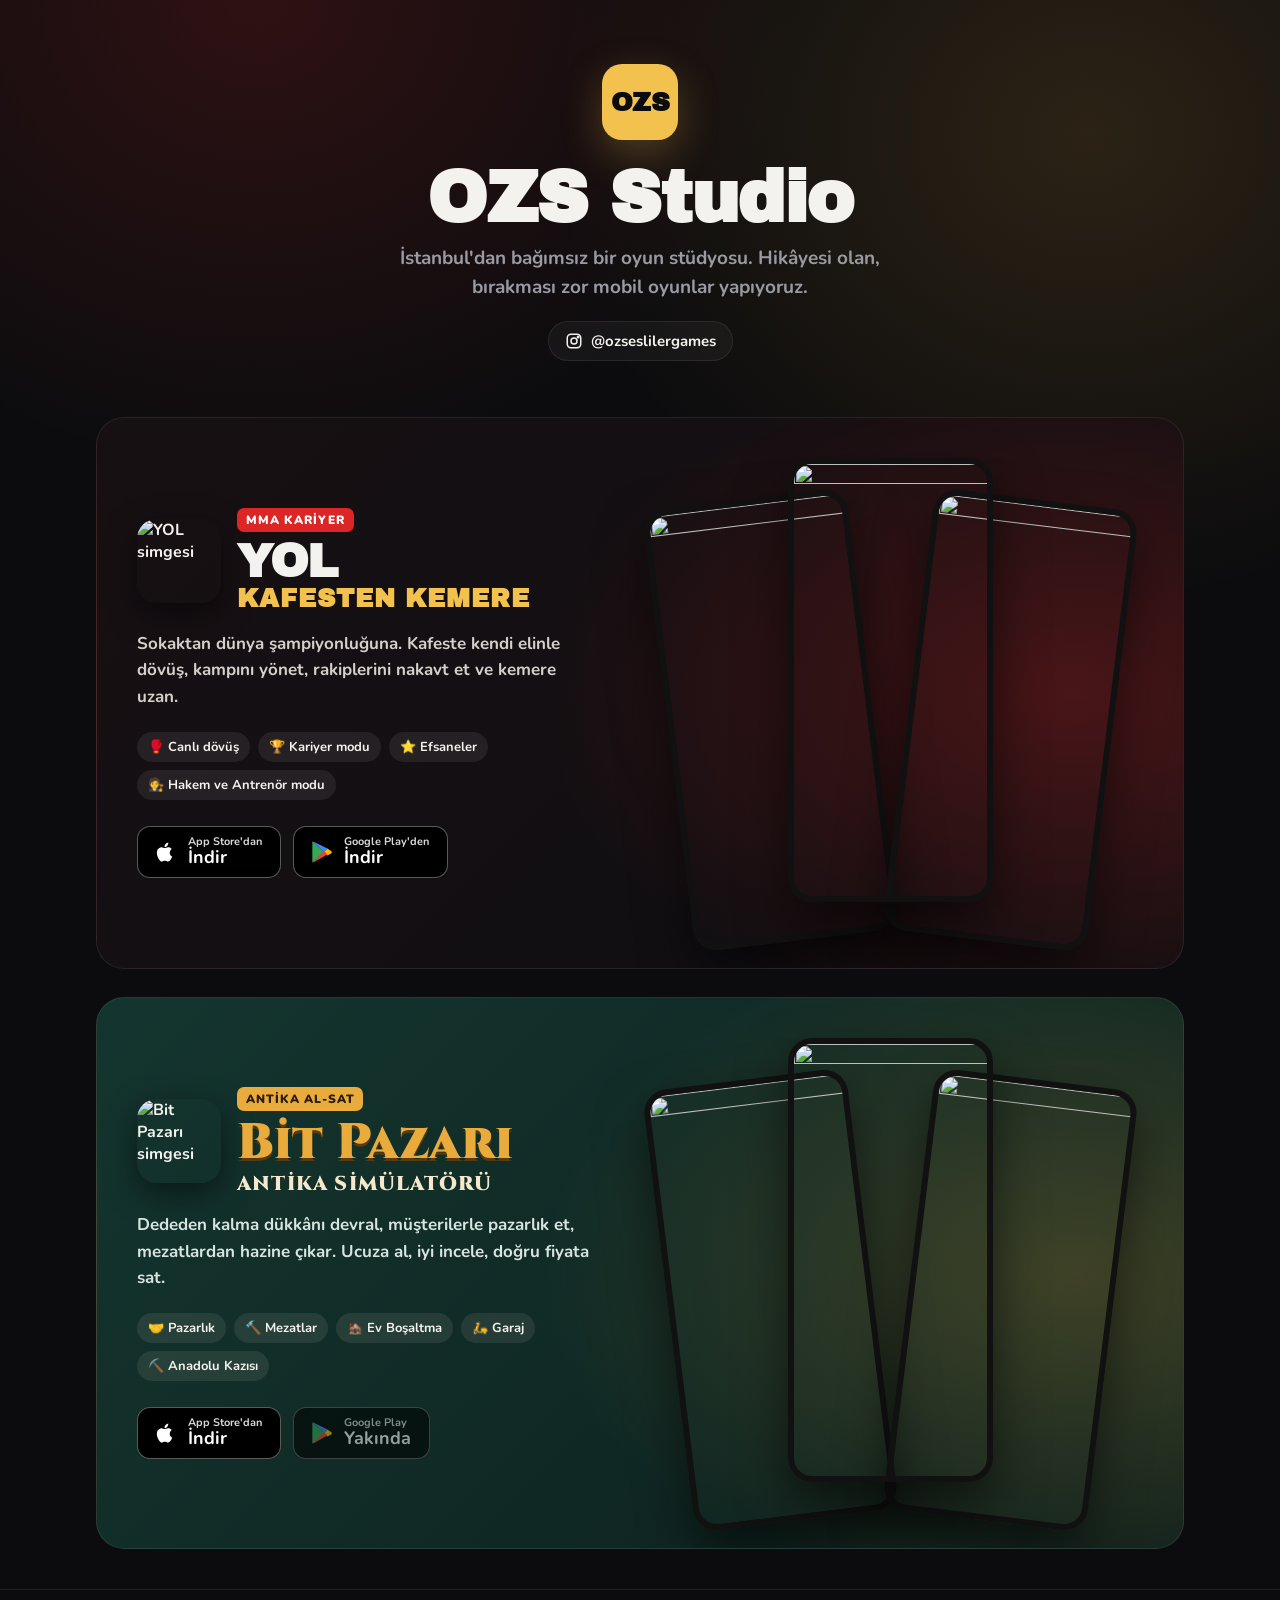
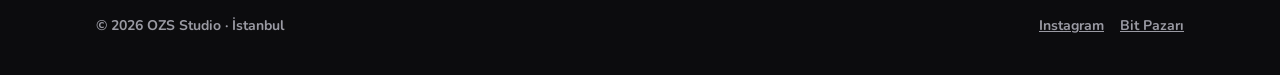
==== site/index.html @ ebc7c8d6 "OZS Studio tanıtım sitesi (Vercel, site/ klasörü) Co-Authored-By: Claude Opus 5.5 <noreply@anthropic" ====
<!doctype html>
<html lang="tr">
<head>
<meta charset="utf-8">
<meta name="viewport" content="width=device-width,initial-scale=1,viewport-fit=cover">
<title>OZS Studio · Bağımsız mobil oyunlar</title>
<meta name="description" content="OZS Studio'nun oyunları: YOL: Kafesten Kemere ve Bit Pazarı. App Store ve Google Play'de ücretsiz.">
<meta name="theme-color" content="#0c0c0e">
<meta property="og:type" content="website">
<meta property="og:title" content="OZS Studio">
<meta property="og:description" content="YOL: Kafesten Kemere ve Bit Pazarı. Ücretsiz indir.">
<meta property="og:image" content="/img/og.jpg">
<meta name="twitter:card" content="summary_large_image">
<link rel="icon" href="data:image/svg+xml,%3Csvg xmlns='http://www.w3.org/2000/svg' viewBox='0 0 64 64'%3E%3Crect width='64' height='64' rx='14' fill='%23f2c14e'/%3E%3Ctext x='32' y='42' font-family='Arial Black,Arial' font-weight='900' font-size='24' text-anchor='middle' fill='%230c0c0e'%3EOZS%3C/text%3E%3C/svg%3E">
<link rel="preconnect" href="https://fonts.googleapis.com">
<link rel="preconnect" href="https://fonts.gstatic.com" crossorigin>
<link href="https://fonts.googleapis.com/css2?family=Archivo+Black&family=Cinzel:wght@900&family=Nunito:wght@700;800;900&display=swap" rel="stylesheet">
<style>
:root{--bg:#0c0c0e;--fg:#f4f2ee;--muted:#9a9aa3;--line:rgba(255,255,255,.08);--gold:#f2c14e}
*{box-sizing:border-box}
html{background:var(--bg)}
body{margin:0;color:var(--fg);font-family:Nunito,system-ui,-apple-system,sans-serif;font-weight:700;-webkit-font-smoothing:antialiased;overflow-x:hidden;
  background:radial-gradient(60% 40% at 20% 0%,rgba(225,45,45,.16),transparent 70%),radial-gradient(60% 40% at 85% 8%,rgba(232,171,60,.14),transparent 70%),var(--bg)}
img{display:block;max-width:100%}
a{color:inherit}
.wrap{max-width:1120px;margin:0 auto;padding:0 16px}

header.wrap{padding:64px 16px 36px;text-align:center}
.logo{display:inline-grid;place-items:center;width:76px;height:76px;border-radius:20px;background:var(--gold);color:var(--bg);font-family:"Archivo Black",Arial Black,sans-serif;font-size:26px;letter-spacing:-.02em;box-shadow:0 14px 40px rgba(242,193,78,.25)}
h1{font-family:"Archivo Black",Arial Black,sans-serif;font-size:clamp(40px,9vw,72px);line-height:1;margin:22px 0 10px;letter-spacing:-.02em}
.tag{color:var(--muted);font-size:clamp(16px,2.2vw,19px);margin:0 auto;max-width:520px;line-height:1.5}
.ig{display:inline-flex;align-items:center;gap:8px;margin-top:20px;color:var(--fg);text-decoration:none;font-size:15px;padding:9px 16px;border:1px solid var(--line);border-radius:999px;background:rgba(255,255,255,.04)}
.ig svg{width:18px;height:18px}
.ig:hover{background:rgba(255,255,255,.08)}

.games.wrap{display:grid;gap:28px;padding:20px 16px 40px}
.game{position:relative;border-radius:28px;overflow:hidden;display:grid;grid-template-columns:1fr 1.05fr;align-items:center;gap:20px;padding:40px;border:1px solid var(--line)}
.game .info{position:relative;z-index:1}
.gh{display:flex;align-items:center;gap:16px;margin-bottom:18px}
.gh img{width:84px;height:84px;border-radius:20px;box-shadow:0 10px 30px rgba(0,0,0,.5)}
.pill{display:inline-block;font-size:12px;font-weight:900;letter-spacing:.08em;padding:4px 9px;border-radius:7px;margin-bottom:6px}
.game h2{margin:0;line-height:1.05}
.game p.d{font-size:17px;line-height:1.55;margin:0 0 22px;max-width:460px}
.feats{list-style:none;padding:0;margin:0 0 26px;display:flex;flex-wrap:wrap;gap:8px}
.feats li{font-size:13px;padding:6px 11px;border-radius:999px;background:rgba(255,255,255,.07)}
.stores{display:flex;flex-wrap:wrap;gap:12px}
.st{display:inline-flex;align-items:center;gap:10px;background:#000;color:#fff;text-decoration:none;border:1px solid rgba(255,255,255,.35);border-radius:13px;padding:9px 18px 9px 14px;transition:transform .15s}
.st:hover{transform:translateY(-2px)}
.st svg{width:26px;height:26px;flex:none}
.st span{line-height:1.1}
.st small{display:block;font-size:11px;opacity:.85}
.st b{display:block;font-size:18px;font-family:-apple-system,"SF Pro Display",Nunito,sans-serif;font-weight:700}
.st.soon{opacity:.55;pointer-events:none}
.shots{position:relative;height:470px}
.shots img{position:absolute;width:205px;height:auto;aspect-ratio:540/1170;object-fit:cover;border-radius:24px;border:6px solid #111;box-shadow:0 24px 50px rgba(0,0,0,.55)}
.shots img:nth-child(1){left:6%;top:40px;transform:rotate(-7deg)}
.shots img:nth-child(2){left:calc(50% - 102px);top:0;z-index:2}
.shots img:nth-child(3){right:6%;top:40px;transform:rotate(7deg)}

/* YOL */
.yol{background:radial-gradient(70% 90% at 90% 50%,rgba(220,38,38,.28),transparent 70%),linear-gradient(135deg,#171013,#0e0e11)}
.yol .pill{background:#dc2626;color:#fff}
.yol h2{font-family:"Archivo Black",Arial Black,sans-serif;font-size:clamp(30px,4.6vw,46px);text-transform:uppercase;letter-spacing:-.01em}
.yol h2 em{font-style:normal;color:var(--gold);display:block;font-size:.55em;letter-spacing:.04em}
.yol p.d{color:#d6d0cc}
/* Bit Pazarı */
.bp{background:radial-gradient(70% 90% at 90% 50%,rgba(232,171,60,.22),transparent 70%),linear-gradient(135deg,#14352f,#0d1f1c)}
.bp .pill{background:#e8ab3c;color:#2b1a0f}
.bp h2{font-family:Cinzel,Georgia,serif;font-weight:900;font-size:clamp(34px,5vw,50px);color:#e8ab3c;text-shadow:0 3px 0 #5a3a0c}
.bp h2 em{font-style:normal;display:block;font-size:.4em;color:#f5e8cc;letter-spacing:.06em;text-shadow:none;margin-top:4px}
.bp p.d{color:#d8e4df}
.bp .feats li{background:rgba(245,232,204,.09)}

@media (max-width:860px){
  .game{grid-template-columns:1fr;padding:28px 20px 8px;text-align:center}
  .gh{justify-content:center;flex-direction:column;gap:12px}
  .game p.d{margin-left:auto;margin-right:auto}
  .feats,.stores{justify-content:center}
  .shots{height:380px;max-width:420px;width:100%;margin:6px auto 0}
  .shots img{width:160px;border-width:5px;border-radius:20px}
  .shots img:nth-child(1){left:0}.shots img:nth-child(2){left:calc(50% - 80px)}.shots img:nth-child(3){right:0}
}
@media (max-width:400px){.shots{height:330px}.shots img{width:136px}.shots img:nth-child(2){left:calc(50% - 68px)}}

footer{border-top:1px solid var(--line);padding:26px 0 40px;color:var(--muted);font-size:14px}
footer .wrap{display:flex;flex-wrap:wrap;gap:10px 22px;justify-content:space-between}
footer nav{display:flex;flex-wrap:wrap;gap:16px}
footer a{color:var(--muted)}
</style>
</head>
<body>
<header class="wrap">
  <div class="logo">OZS</div>
  <h1>OZS Studio</h1>
  <p class="tag">İstanbul'dan bağımsız bir oyun stüdyosu. Hikâyesi olan, bırakması zor mobil oyunlar yapıyoruz.</p>
  <a class="ig" href="https://www.instagram.com/ozseslilergames/" target="_blank" rel="noopener">
    <svg viewBox="0 0 24 24" fill="none" stroke="currentColor" stroke-width="2"><rect x="3" y="3" width="18" height="18" rx="5"/><circle cx="12" cy="12" r="4"/><circle cx="17.5" cy="6.5" r="1" fill="currentColor"/></svg>
    @ozseslilergames
  </a>
</header>

<main class="wrap games">

  <article class="game yol" id="yol">
    <div class="info">
      <div class="gh">
        <img src="/img/yol-icon.png" alt="YOL simgesi" width="84" height="84">
        <div><span class="pill">MMA KARİYER</span><h2>YOL<em>KAFESTEN KEMERE</em></h2></div>
      </div>
      <p class="d">Sokaktan dünya şampiyonluğuna. Kafeste kendi elinle dövüş, kampını yönet, rakiplerini nakavt et ve kemere uzan.</p>
      <ul class="feats"><li>🥊 Canlı dövüş</li><li>🏆 Kariyer modu</li><li>⭐ Efsaneler</li><li>🧑‍⚖️ Hakem ve Antrenör modu</li></ul>
      <div class="stores">
        <a class="st" href="https://apps.apple.com/tr/app/id6823537918" aria-label="YOL'u App Store'dan indir">
          <svg viewBox="0 0 24 24" fill="#fff" aria-hidden="true"><path d="M16.37 12.6c-.02-2.2 1.8-3.26 1.88-3.31-1.03-1.5-2.62-1.7-3.19-1.73-1.36-.14-2.65.8-3.34.8-.69 0-1.75-.78-2.88-.76-1.48.02-2.85.86-3.61 2.19-1.54 2.67-.39 6.62 1.11 8.79.73 1.06 1.6 2.25 2.75 2.2 1.1-.04 1.52-.71 2.85-.71 1.33 0 1.71.71 2.88.69 1.19-.02 1.94-1.08 2.66-2.14.84-1.23 1.19-2.42 1.21-2.48-.03-.01-2.32-.89-2.32-3.54zM14.18 6.12c.61-.74 1.02-1.76.91-2.78-.88.04-1.94.59-2.57 1.32-.56.65-1.06 1.69-.93 2.69.98.08 1.98-.5 2.59-1.23z"/></svg>
          <span><small>App Store'dan</small><b>İndir</b></span>
        </a>
        <a class="st" href="https://play.google.com/store/apps/details?id=com.yolmma.game" aria-label="YOL'u Google Play'den indir">
          <svg viewBox="0 0 24 24" aria-hidden="true"><path d="M4 2.8v18.4c0 .3.3.5.6.4l.1-.1L14.6 12 4.7 2.5c-.3-.2-.7 0-.7.3z" fill="#34a853"/><path d="M17.9 8.8 14.6 12l3.3 3.2 3.4-1.9c.9-.5.9-1.8 0-2.3z" fill="#fbbc04"/><path d="M4.7 21.5c.2.1.4.1.6 0l12.6-7.3-3.3-3.2z" fill="#ea4335"/><path d="M4.7 2.5 14.6 12l3.3-3.2L5.3 2.5c-.2-.1-.4-.1-.6 0z" fill="#4285f4"/></svg>
          <span><small>Google Play'den</small><b>İndir</b></span>
        </a>
      </div>
    </div>
    <div class="shots" aria-hidden="true">
      <img src="/img/yol-kariyer.webp" alt="" width="540" height="1170" loading="lazy">
      <img src="/img/yol-dovus.webp" alt="" width="540" height="1170">
      <img src="/img/yol-kemer.webp" alt="" width="540" height="1170" loading="lazy">
    </div>
  </article>

  <article class="game bp" id="bit-pazari">
    <div class="info">
      <div class="gh">
        <img src="/img/bp-icon.png" alt="Bit Pazarı simgesi" width="84" height="84">
        <div><span class="pill">ANTİKA AL-SAT</span><h2>Bit Pazarı<em>ANTİKA SİMÜLATÖRÜ</em></h2></div>
      </div>
      <p class="d">Dededen kalma dükkânı devral, müşterilerle pazarlık et, mezatlardan hazine çıkar. Ucuza al, iyi incele, doğru fiyata sat.</p>
      <ul class="feats"><li>🤝 Pazarlık</li><li>🔨 Mezatlar</li><li>🏚️ Ev Boşaltma</li><li>🛵 Garaj</li><li>⛏️ Anadolu Kazısı</li></ul>
      <div class="stores">
        <a class="st" href="https://apps.apple.com/tr/app/id6829169123" aria-label="Bit Pazarı'nı App Store'dan indir">
          <svg viewBox="0 0 24 24" fill="#fff" aria-hidden="true"><path d="M16.37 12.6c-.02-2.2 1.8-3.26 1.88-3.31-1.03-1.5-2.62-1.7-3.19-1.73-1.36-.14-2.65.8-3.34.8-.69 0-1.75-.78-2.88-.76-1.48.02-2.85.86-3.61 2.19-1.54 2.67-.39 6.62 1.11 8.79.73 1.06 1.6 2.25 2.75 2.2 1.1-.04 1.52-.71 2.85-.71 1.33 0 1.71.71 2.88.69 1.19-.02 1.94-1.08 2.66-2.14.84-1.23 1.19-2.42 1.21-2.48-.03-.01-2.32-.89-2.32-3.54zM14.18 6.12c.61-.74 1.02-1.76.91-2.78-.88.04-1.94.59-2.57 1.32-.56.65-1.06 1.69-.93 2.69.98.08 1.98-.5 2.59-1.23z"/></svg>
          <span><small>App Store'dan</small><b>İndir</b></span>
        </a>
        <span class="st soon" aria-label="Google Play yakında">
          <svg viewBox="0 0 24 24" aria-hidden="true"><path d="M4 2.8v18.4c0 .3.3.5.6.4l.1-.1L14.6 12 4.7 2.5c-.3-.2-.7 0-.7.3z" fill="#34a853"/><path d="M17.9 8.8 14.6 12l3.3 3.2 3.4-1.9c.9-.5.9-1.8 0-2.3z" fill="#fbbc04"/><path d="M4.7 21.5c.2.1.4.1.6 0l12.6-7.3-3.3-3.2z" fill="#ea4335"/><path d="M4.7 2.5 14.6 12l3.3-3.2L5.3 2.5c-.2-.1-.4-.1-.6 0z" fill="#4285f4"/></svg>
          <span><small>Google Play</small><b>Yakında</b></span>
        </span>
      </div>
    </div>
    <div class="shots" aria-hidden="true">
      <img src="/img/bp-ev.webp" alt="" width="540" height="1174" loading="lazy">
      <img src="/img/bp-pazarlik.webp" alt="" width="540" height="1174">
      <img src="/img/bp-garaj.webp" alt="" width="540" height="1174" loading="lazy">
    </div>
  </article>

</main>

<footer>
  <div class="wrap">
    <span>© 2026 OZS Studio · İstanbul</span>
    <nav>
      <a href="https://www.instagram.com/ozseslilergames/" target="_blank" rel="noopener">Instagram</a>
      <a href="https://bitpazari.vercel.app">Bit Pazarı</a>
    </nav>
  </div>
</footer>
</body>
</html>
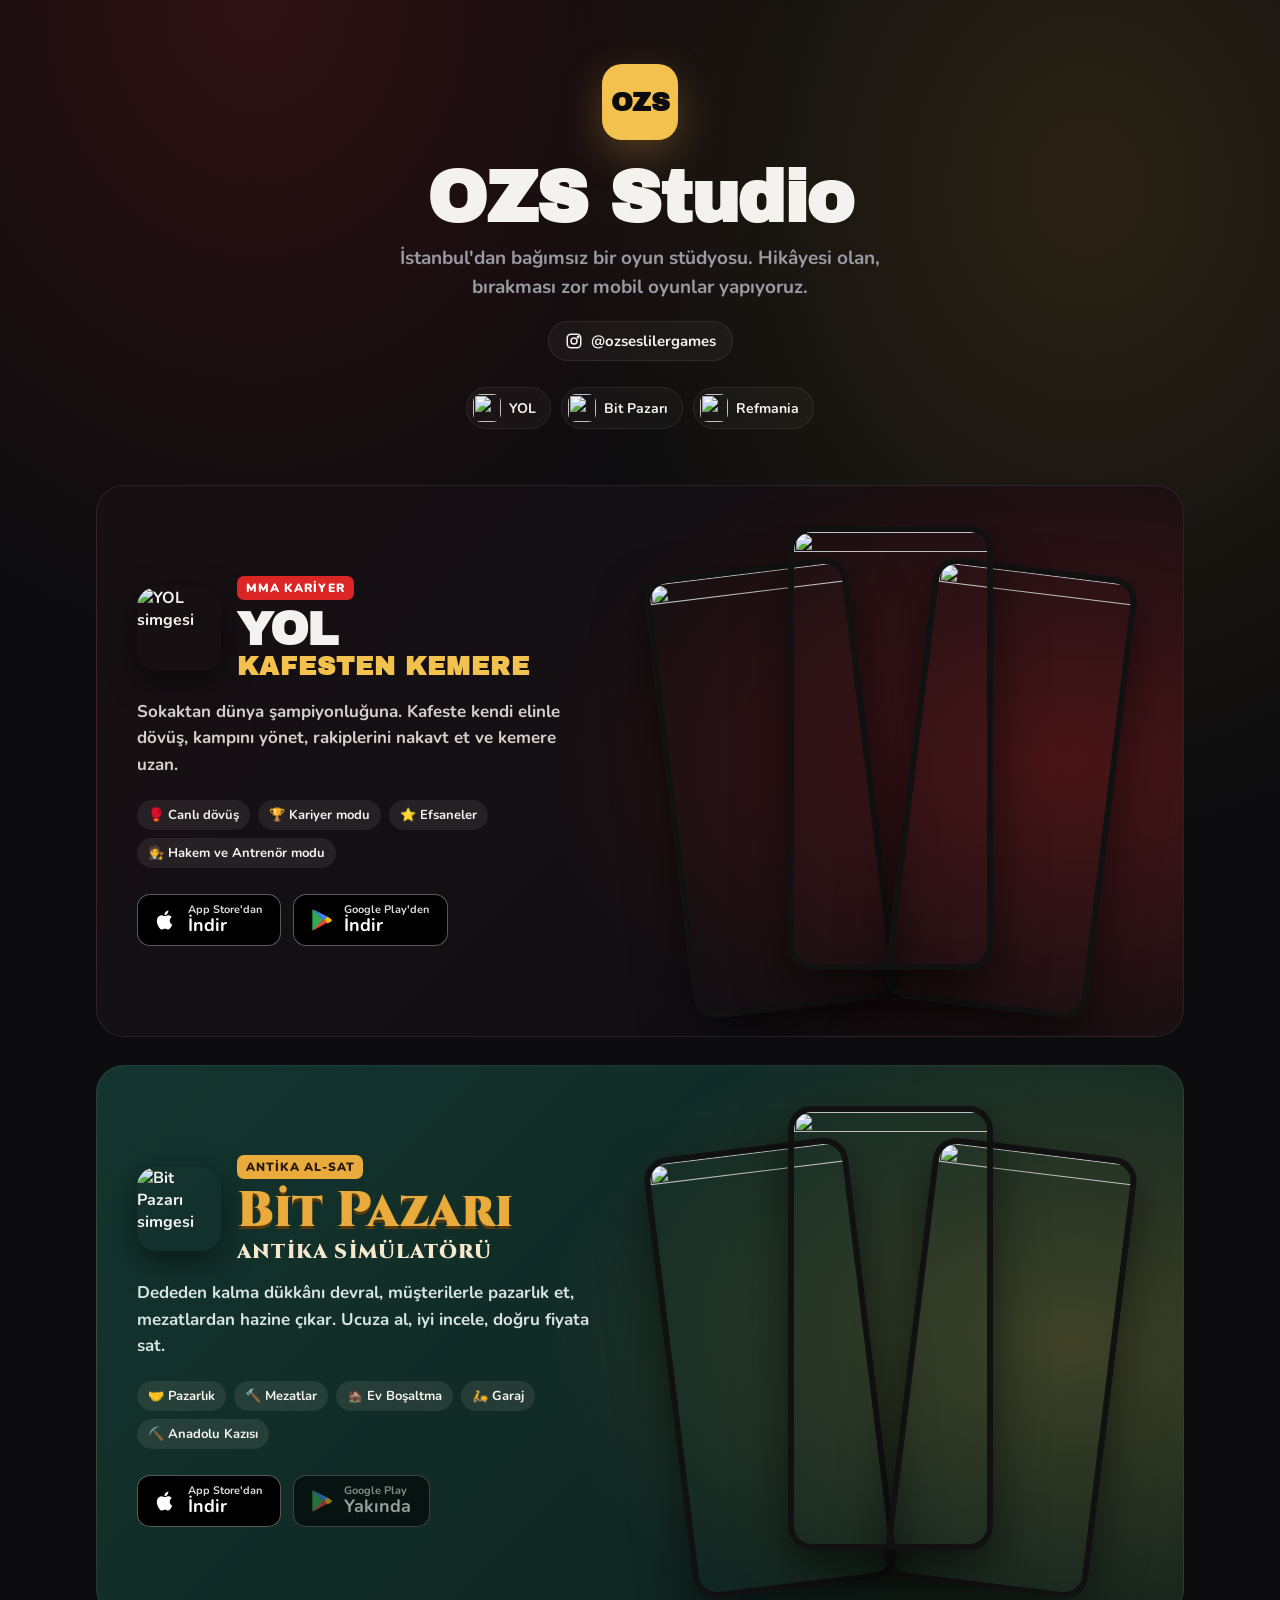
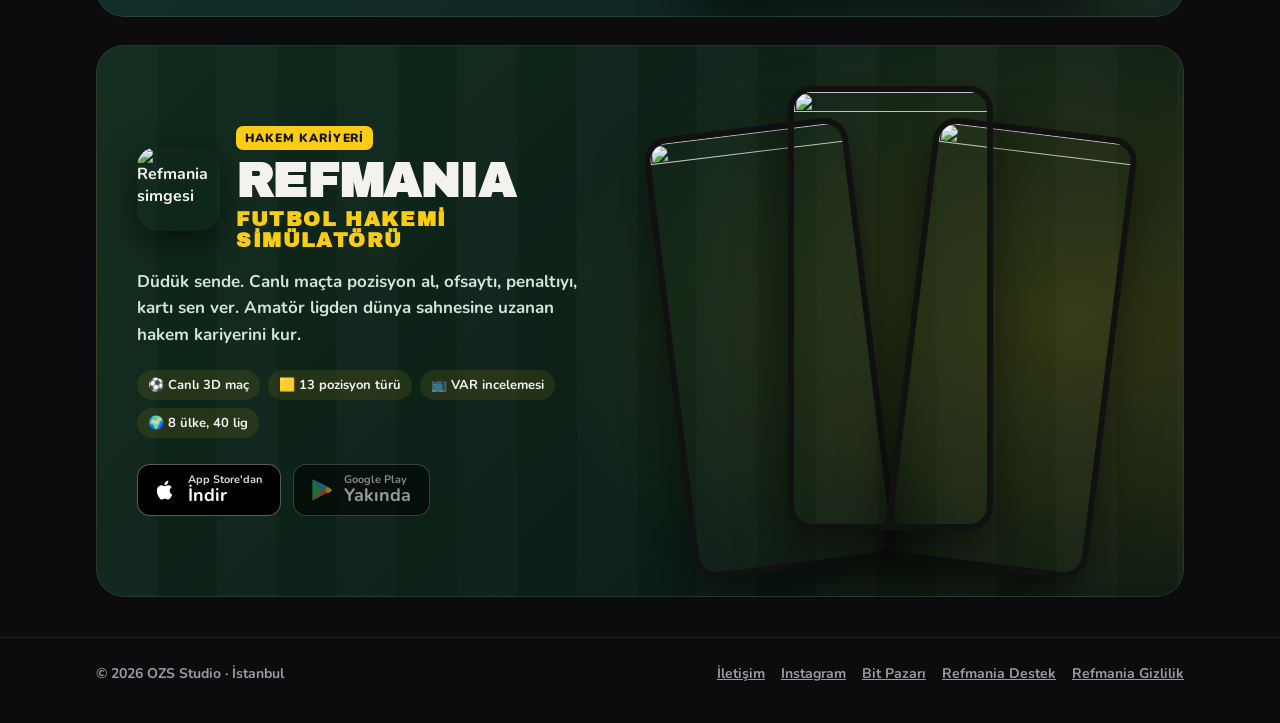
==== commit c8072e3f: "OZS Studio sitesine Refmania eklendi, ozsstudio.dev ayarları Co-Authored-By: Claude Opus 5.5 <norepl" ====
--- a/site/index.html
+++ b/site/index.html
@@ -4,12 +4,16 @@
 <meta charset="utf-8">
 <meta name="viewport" content="width=device-width,initial-scale=1,viewport-fit=cover">
 <title>OZS Studio · Bağımsız mobil oyunlar</title>
-<meta name="description" content="OZS Studio'nun oyunları: YOL: Kafesten Kemere ve Bit Pazarı. App Store ve Google Play'de ücretsiz.">
+<meta name="description" content="OZS Studio'nun oyunları: YOL: Kafesten Kemere, Bit Pazarı ve Refmania. App Store ve Google Play'de ücretsiz.">
 <meta name="theme-color" content="#0c0c0e">
+<link rel="canonical" href="https://ozsstudio.dev/">
 <meta property="og:type" content="website">
+<meta property="og:url" content="https://ozsstudio.dev/">
+<meta property="og:site_name" content="OZS Studio">
 <meta property="og:title" content="OZS Studio">
-<meta property="og:description" content="YOL: Kafesten Kemere ve Bit Pazarı. Ücretsiz indir.">
-<meta property="og:image" content="/img/og.jpg">
+<meta property="og:description" content="YOL: Kafesten Kemere, Bit Pazarı ve Refmania. Ücretsiz indir.">
+<meta property="og:image" content="https://ozsstudio.dev/img/og.jpg">
+<link rel="apple-touch-icon" href="/favicon.png">
 <meta name="twitter:card" content="summary_large_image">
 <link rel="icon" href="data:image/svg+xml,%3Csvg xmlns='http://www.w3.org/2000/svg' viewBox='0 0 64 64'%3E%3Crect width='64' height='64' rx='14' fill='%23f2c14e'/%3E%3Ctext x='32' y='42' font-family='Arial Black,Arial' font-weight='900' font-size='24' text-anchor='middle' fill='%230c0c0e'%3EOZS%3C/text%3E%3C/svg%3E">
 <link rel="preconnect" href="https://fonts.googleapis.com">
@@ -32,6 +36,14 @@
 .ig{display:inline-flex;align-items:center;gap:8px;margin-top:20px;color:var(--fg);text-decoration:none;font-size:15px;padding:9px 16px;border:1px solid var(--line);border-radius:999px;background:rgba(255,255,255,.04)}
 .ig svg{width:18px;height:18px}
 .ig:hover{background:rgba(255,255,255,.08)}
+html{scroll-behavior:smooth}
+.jump{display:flex;flex-wrap:wrap;justify-content:center;gap:10px;margin-top:26px}
+.jump a{display:inline-flex;align-items:center;gap:8px;text-decoration:none;font-size:14px;padding:6px 14px 6px 6px;border-radius:999px;border:1px solid var(--line);background:rgba(255,255,255,.03);transition:background .15s}
+.jump a:hover{background:rgba(255,255,255,.09)}
+.jump img{width:28px;height:28px;border-radius:8px}
+.game{scroll-margin-top:16px}
+.st:focus-visible,.jump a:focus-visible,.ig:focus-visible{outline:2px solid var(--gold);outline-offset:3px}
+@media (prefers-reduced-motion:reduce){html{scroll-behavior:auto}.st{transition:none}}
 
 .games.wrap{display:grid;gap:28px;padding:20px 16px 40px}
 .game{position:relative;border-radius:28px;overflow:hidden;display:grid;grid-template-columns:1fr 1.05fr;align-items:center;gap:20px;padding:40px;border:1px solid var(--line)}
@@ -70,6 +82,13 @@
 .bp h2 em{font-style:normal;display:block;font-size:.4em;color:#f5e8cc;letter-spacing:.06em;text-shadow:none;margin-top:4px}
 .bp p.d{color:#d8e4df}
 .bp .feats li{background:rgba(245,232,204,.09)}
+/* Refmania */
+.rf{background:radial-gradient(70% 90% at 90% 50%,rgba(250,204,21,.16),transparent 70%),repeating-linear-gradient(90deg,rgba(255,255,255,.018) 0 60px,transparent 60px 120px),linear-gradient(135deg,#0f2a1c,#0a1712)}
+.rf .pill{background:#facc15;color:#1a1300}
+.rf h2{font-family:"Archivo Black",Arial Black,sans-serif;font-size:clamp(32px,4.8vw,48px);letter-spacing:-.01em;text-transform:uppercase}
+.rf h2 em{font-style:normal;display:block;font-size:.42em;color:#facc15;letter-spacing:.08em;margin-top:2px}
+.rf p.d{color:#d3e3d9}
+.rf .feats li{background:rgba(250,204,21,.09)}
 
 @media (max-width:860px){
   .game{grid-template-columns:1fr;padding:28px 20px 8px;text-align:center}
@@ -97,6 +116,11 @@
     <svg viewBox="0 0 24 24" fill="none" stroke="currentColor" stroke-width="2"><rect x="3" y="3" width="18" height="18" rx="5"/><circle cx="12" cy="12" r="4"/><circle cx="17.5" cy="6.5" r="1" fill="currentColor"/></svg>
     @ozseslilergames
   </a>
+  <nav class="jump" aria-label="Oyunlar">
+    <a href="#yol"><img src="/img/yol-icon.png" alt="" width="28" height="28">YOL</a>
+    <a href="#bit-pazari"><img src="/img/bp-icon.png" alt="" width="28" height="28">Bit Pazarı</a>
+    <a href="#refmania"><img src="/img/rf-icon.png" alt="" width="28" height="28">Refmania</a>
+  </nav>
 </header>
 
 <main class="wrap games">
@@ -153,14 +177,44 @@
     </div>
   </article>
 
+  <article class="game rf" id="refmania">
+    <div class="info">
+      <div class="gh">
+        <img src="/img/rf-icon.png" alt="Refmania simgesi" width="84" height="84">
+        <div><span class="pill">HAKEM KARİYERİ</span><h2 lang="en">Refmania<em lang="tr">FUTBOL HAKEMİ SİMÜLATÖRÜ</em></h2></div>
+      </div>
+      <p class="d">Düdük sende. Canlı maçta pozisyon al, ofsaytı, penaltıyı, kartı sen ver. Amatör ligden dünya sahnesine uzanan hakem kariyerini kur.</p>
+      <ul class="feats"><li>⚽ Canlı 3D maç</li><li>🟨 13 pozisyon türü</li><li>📺 VAR incelemesi</li><li>🌍 8 ülke, 40 lig</li></ul>
+      <div class="stores">
+        <!-- REFMANIA_APP_STORE_LINK: App Store Connect'teki Apple ID'yi aşağıdaki idXXXXXXXXXX yerine yaz -->
+        <a class="st" href="https://apps.apple.com/tr/app/idXXXXXXXXXX" aria-label="Refmania'yı App Store'dan indir">
+          <svg viewBox="0 0 24 24" fill="#fff" aria-hidden="true"><path d="M16.37 12.6c-.02-2.2 1.8-3.26 1.88-3.31-1.03-1.5-2.62-1.7-3.19-1.73-1.36-.14-2.65.8-3.34.8-.69 0-1.75-.78-2.88-.76-1.48.02-2.85.86-3.61 2.19-1.54 2.67-.39 6.62 1.11 8.79.73 1.06 1.6 2.25 2.75 2.2 1.1-.04 1.52-.71 2.85-.71 1.33 0 1.71.71 2.88.69 1.19-.02 1.94-1.08 2.66-2.14.84-1.23 1.19-2.42 1.21-2.48-.03-.01-2.32-.89-2.32-3.54zM14.18 6.12c.61-.74 1.02-1.76.91-2.78-.88.04-1.94.59-2.57 1.32-.56.65-1.06 1.69-.93 2.69.98.08 1.98-.5 2.59-1.23z"/></svg>
+          <span><small>App Store'dan</small><b>İndir</b></span>
+        </a>
+        <span class="st soon" aria-label="Google Play yakında">
+          <svg viewBox="0 0 24 24" aria-hidden="true"><path d="M4 2.8v18.4c0 .3.3.5.6.4l.1-.1L14.6 12 4.7 2.5c-.3-.2-.7 0-.7.3z" fill="#34a853"/><path d="M17.9 8.8 14.6 12l3.3 3.2 3.4-1.9c.9-.5.9-1.8 0-2.3z" fill="#fbbc04"/><path d="M4.7 21.5c.2.1.4.1.6 0l12.6-7.3-3.3-3.2z" fill="#ea4335"/><path d="M4.7 2.5 14.6 12l3.3-3.2L5.3 2.5c-.2-.1-.4-.1-.6 0z" fill="#4285f4"/></svg>
+          <span><small>Google Play</small><b>Yakında</b></span>
+        </span>
+      </div>
+    </div>
+    <div class="shots" aria-hidden="true">
+      <img src="/img/rf-kariyer.webp" alt="" width="540" height="1170" loading="lazy">
+      <img src="/img/rf-mac.webp" alt="" width="540" height="1170">
+      <img src="/img/rf-karar.webp" alt="" width="540" height="1170" loading="lazy">
+    </div>
+  </article>
+
 </main>
 
 <footer>
   <div class="wrap">
     <span>© 2026 OZS Studio · İstanbul</span>
     <nav>
+      <a href="mailto:yasinozsesliler@icloud.com">İletişim</a>
       <a href="https://www.instagram.com/ozseslilergames/" target="_blank" rel="noopener">Instagram</a>
       <a href="https://bitpazari.vercel.app">Bit Pazarı</a>
+      <a href="/son-duduk/support.html">Refmania Destek</a>
+      <a href="/son-duduk/privacy.html">Refmania Gizlilik</a>
     </nav>
   </div>
 </footer>
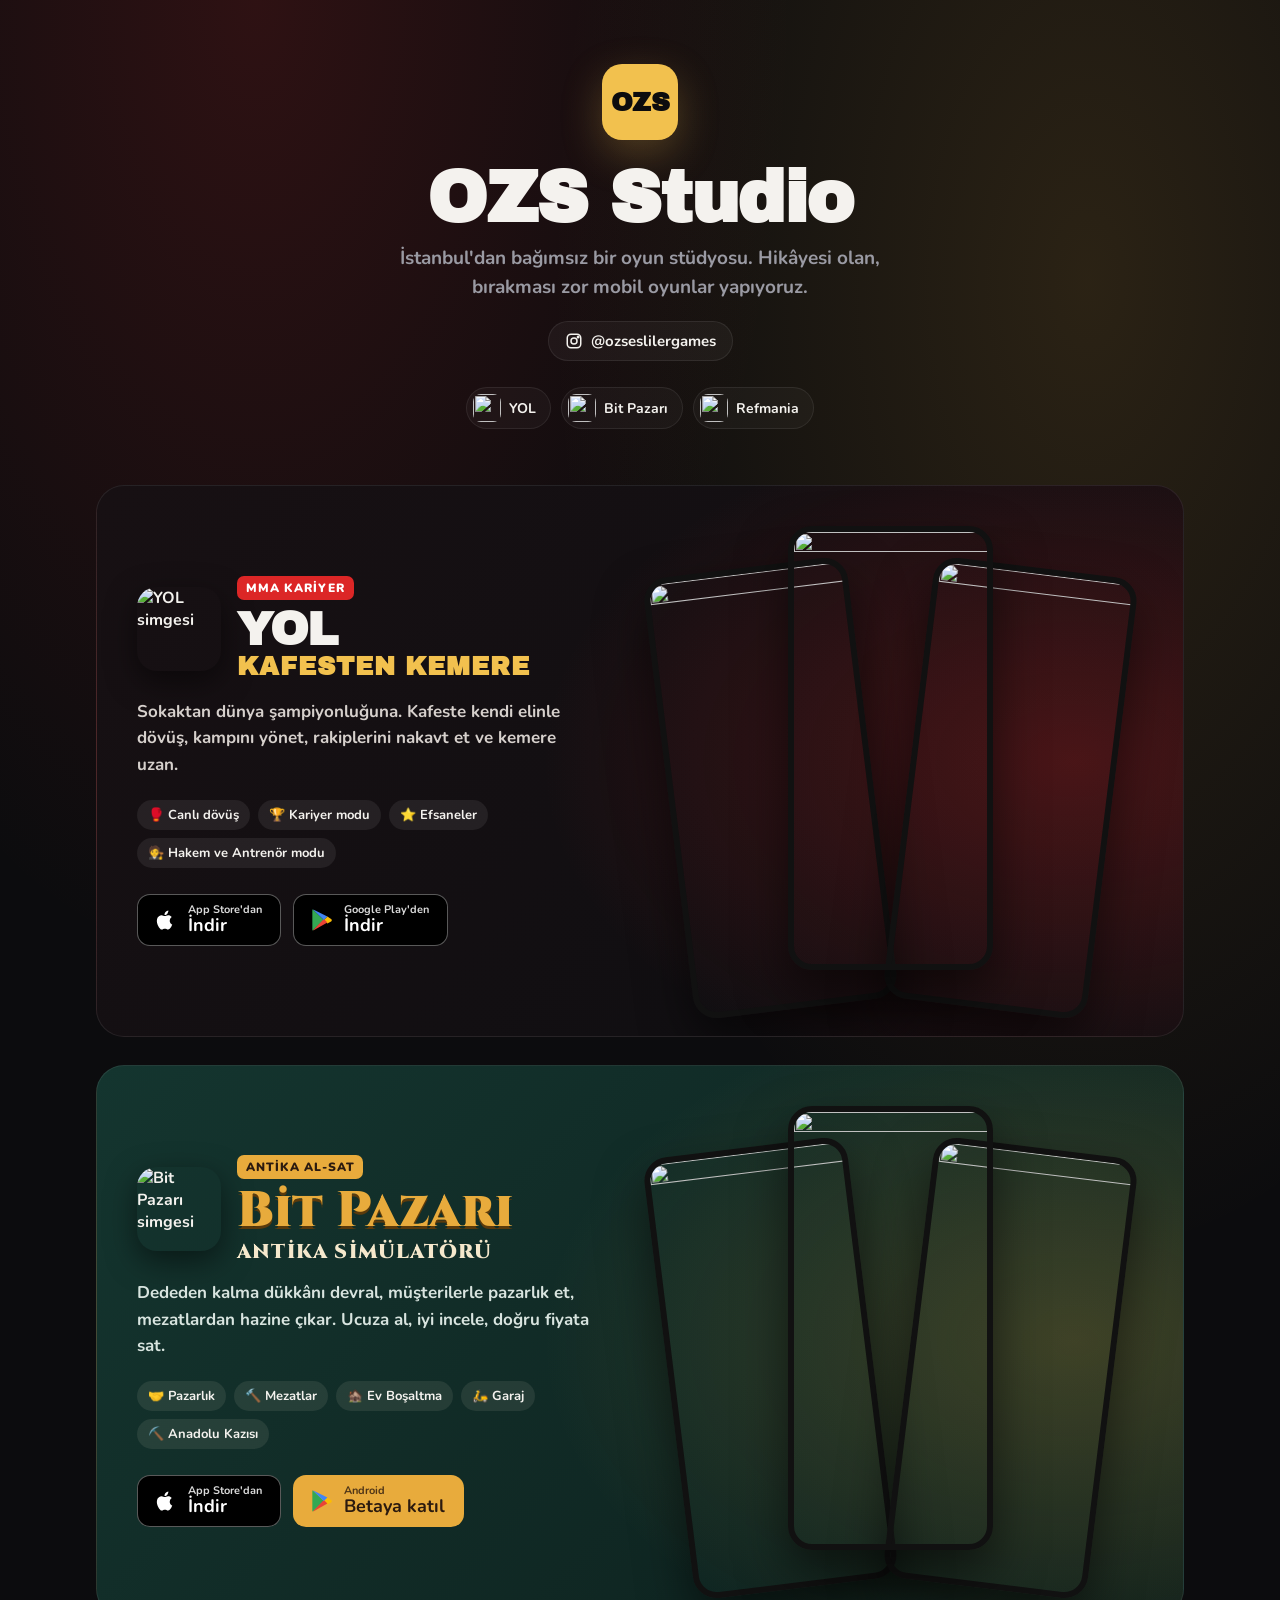
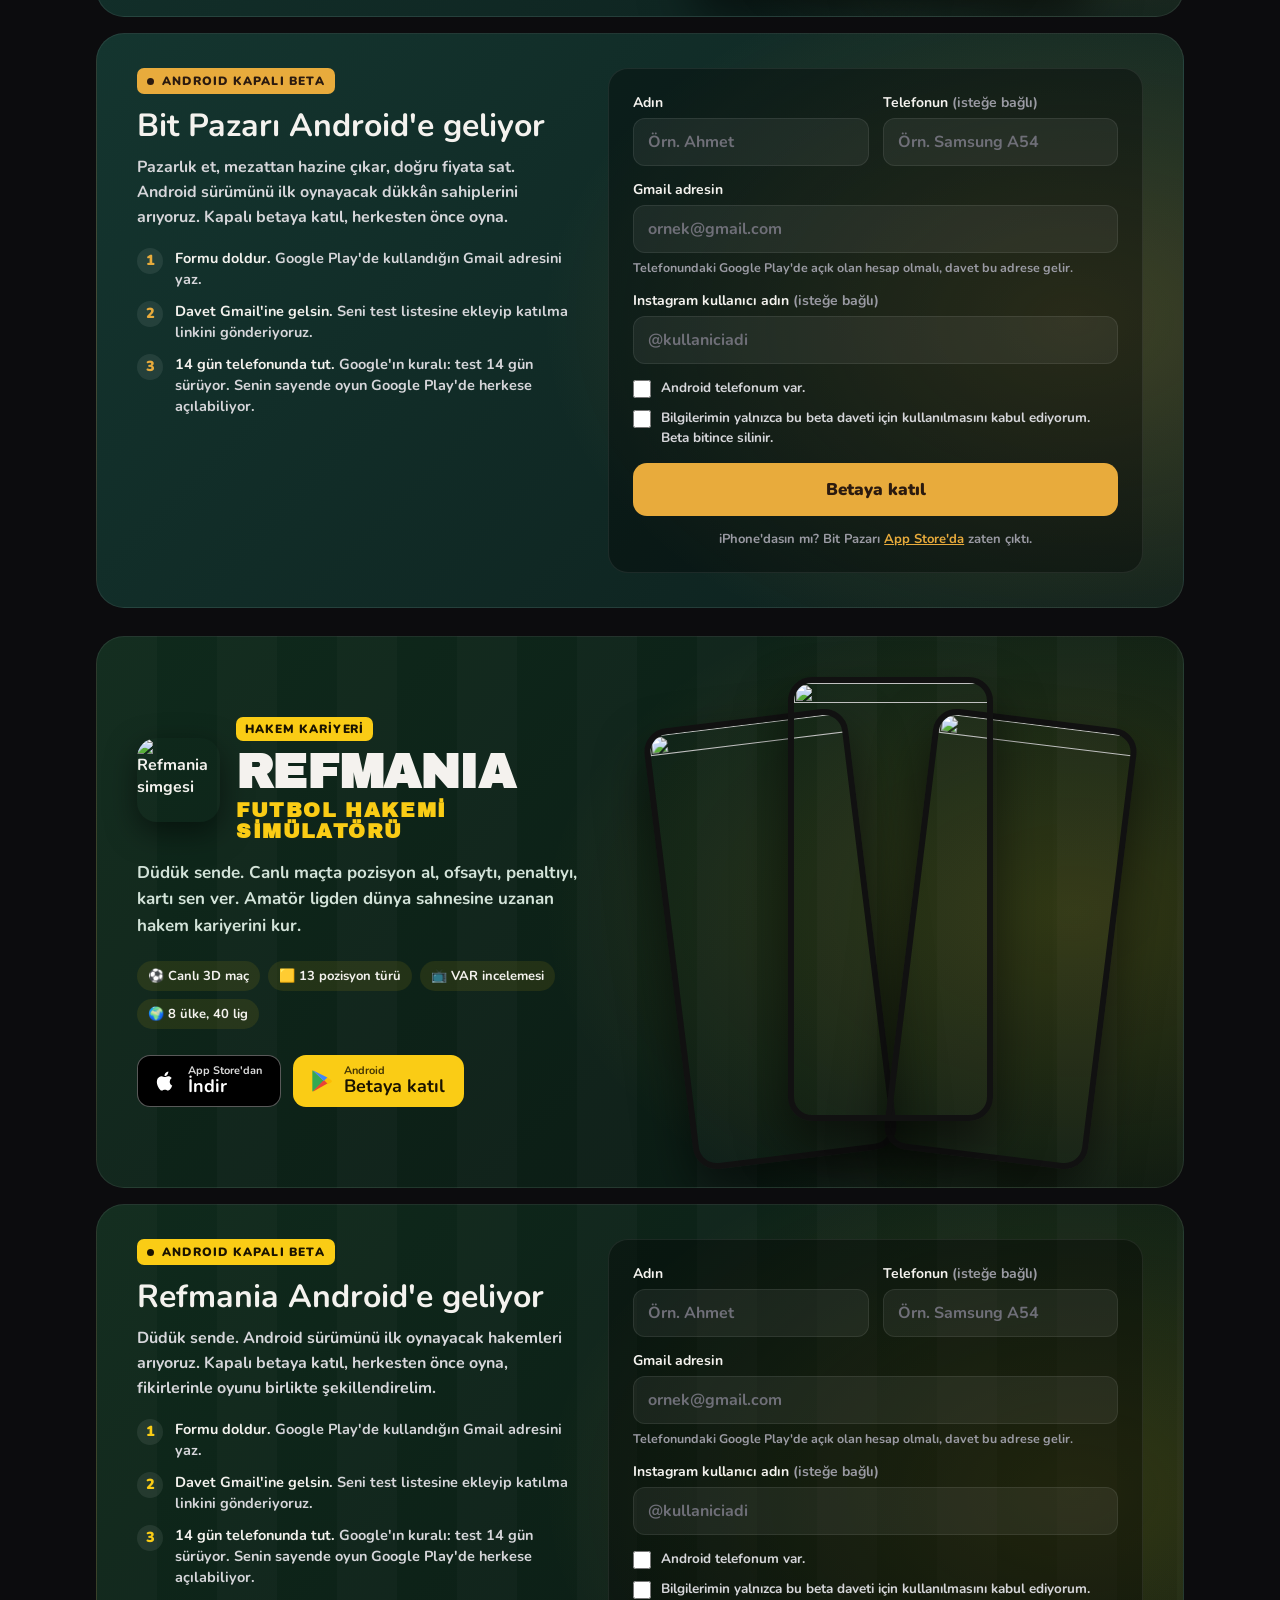
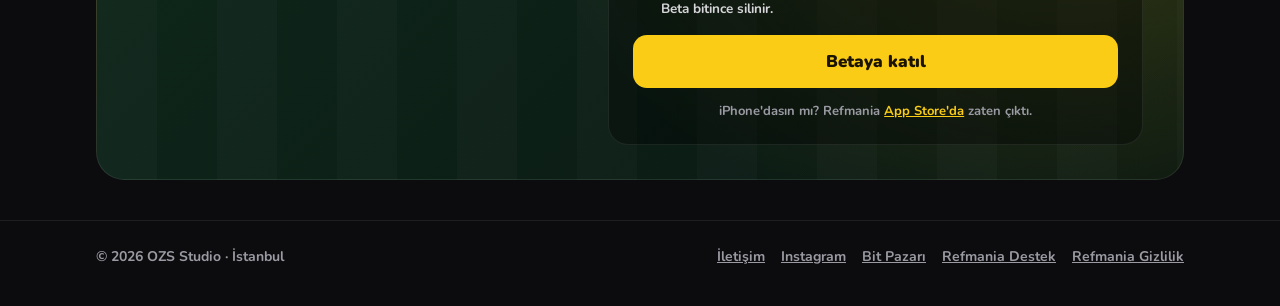
==== commit 055f782e: "Kapalı beta formları ana sayfaya taşındı, ayrı beta sayfaları kaldırıldı Co-Authored-By: Claude Opus" ====
--- a/site/index.html
+++ b/site/index.html
@@ -101,6 +101,52 @@
 }
 @media (max-width:400px){.shots{height:330px}.shots img{width:136px}.shots img:nth-child(2){left:calc(50% - 68px)}}
 
+/* Kapalı beta formları */
+.st.beta-btn{background:var(--acc);color:var(--acc-ink);border-color:transparent}
+.st.beta-btn small{opacity:.8}
+.beta{scroll-margin-top:16px;border-radius:28px;border:1px solid var(--line);padding:34px 40px;display:grid;grid-template-columns:.9fr 1.1fr;gap:34px;align-items:start;margin-top:-12px}
+.beta.bp{--acc:#e8ab3c;--acc-ink:#2b1a0f}
+.beta.rf{--acc:#facc15;--acc-ink:#1a1300}
+.bp .st.beta-btn{--acc:#e8ab3c;--acc-ink:#2b1a0f}
+.rf .st.beta-btn{--acc:#facc15;--acc-ink:#1a1300}
+.beta .bpill{display:inline-flex;align-items:center;gap:8px;font-size:12px;font-weight:900;letter-spacing:.1em;padding:5px 10px;border-radius:7px;background:var(--acc);color:var(--acc-ink)}
+.beta .bpill i{width:7px;height:7px;border-radius:50%;background:currentColor;animation:blink 1.4s infinite}
+@keyframes blink{50%{opacity:.25}}
+.beta h3{font-size:clamp(24px,3.4vw,32px);line-height:1.1;margin:14px 0 12px}
+.beta .bl{color:#d6d6da;font-size:16px;line-height:1.55;margin:0 0 18px}
+.steps{list-style:none;padding:0;margin:0;display:grid;gap:11px;counter-reset:s}
+.steps li{display:flex;gap:12px;font-size:14.5px;line-height:1.45;color:#d6d6da}
+.steps li::before{counter-increment:s;content:counter(s);flex:none;display:grid;place-items:center;width:26px;height:26px;border-radius:50%;background:rgba(255,255,255,.08);color:var(--acc);font-weight:900}
+.steps strong{color:var(--fg)}
+.bform{background:rgba(0,0,0,.35);border:1px solid var(--line);border-radius:20px;padding:24px}
+.bform .row{display:grid;grid-template-columns:1fr 1fr;gap:0 14px}
+.f{margin-bottom:14px}
+.f label{display:block;font-size:14px;margin-bottom:6px}
+.f label span{color:var(--muted)}
+.f input{width:100%;font:inherit;color:var(--fg);background:rgba(255,255,255,.06);border:1px solid var(--line);border-radius:12px;padding:12px 14px;outline:none}
+.f input::placeholder{color:#6f6f78}
+.f input:focus{border-color:var(--acc)}
+.f .hint{font-size:12.5px;color:var(--muted);margin-top:6px;line-height:1.45}
+.f .msg{display:none;color:#f87171;font-size:13px;margin-top:6px}
+.f.err input{border-color:#ef4444}.f.err .msg{display:block}
+.chk{display:flex;gap:10px;align-items:flex-start;font-size:13.5px;line-height:1.45;color:#d6d6da;margin:4px 0 10px;cursor:pointer}
+.chk input{margin:2px 0 0;width:18px;height:18px;flex:none;accent-color:var(--acc)}
+.chk.err{color:#f87171}
+.hp{position:absolute;left:-9999px;width:1px;height:1px;overflow:hidden}
+.bform button{width:100%;margin-top:6px;font:900 17px Nunito,system-ui,sans-serif;color:var(--acc-ink);background:var(--acc);border:0;border-radius:14px;padding:15px;cursor:pointer}
+.bform button:disabled{opacity:.6;cursor:wait}
+.bform button:focus-visible,.f input:focus-visible{outline:2px solid var(--acc);outline-offset:2px}
+.formerr{display:none;margin-top:10px;color:#f87171;font-size:14px;text-align:center}
+.bform .ios{margin:14px 0 0;font-size:13px;color:var(--muted);text-align:center}
+.bform .ios a{color:var(--acc)}
+.done{display:none;text-align:center;padding:16px 0}
+.done .ok{display:grid;place-items:center;width:60px;height:60px;margin:0 auto 12px;border-radius:50%;background:var(--acc);color:var(--acc-ink);font-size:30px}
+.done h4{font-size:22px;margin:0 0 8px}
+.done p{color:#d6d6da;line-height:1.55;margin:0}
+.beta.sent form{display:none}.beta.sent .done{display:block}
+@media (max-width:860px){.beta{grid-template-columns:1fr;padding:26px 18px;gap:22px;margin-top:-14px}.bform{padding:20px 16px}.bform .row{grid-template-columns:1fr}}
+@media (prefers-reduced-motion:reduce){.beta .bpill i{animation:none}}
+
 footer{border-top:1px solid var(--line);padding:26px 0 40px;color:var(--muted);font-size:14px}
 footer .wrap{display:flex;flex-wrap:wrap;gap:10px 22px;justify-content:space-between}
 footer nav{display:flex;flex-wrap:wrap;gap:16px}
@@ -164,10 +210,10 @@
           <svg viewBox="0 0 24 24" fill="#fff" aria-hidden="true"><path d="M16.37 12.6c-.02-2.2 1.8-3.26 1.88-3.31-1.03-1.5-2.62-1.7-3.19-1.73-1.36-.14-2.65.8-3.34.8-.69 0-1.75-.78-2.88-.76-1.48.02-2.85.86-3.61 2.19-1.54 2.67-.39 6.62 1.11 8.79.73 1.06 1.6 2.25 2.75 2.2 1.1-.04 1.52-.71 2.85-.71 1.33 0 1.71.71 2.88.69 1.19-.02 1.94-1.08 2.66-2.14.84-1.23 1.19-2.42 1.21-2.48-.03-.01-2.32-.89-2.32-3.54zM14.18 6.12c.61-.74 1.02-1.76.91-2.78-.88.04-1.94.59-2.57 1.32-.56.65-1.06 1.69-.93 2.69.98.08 1.98-.5 2.59-1.23z"/></svg>
           <span><small>App Store'dan</small><b>İndir</b></span>
         </a>
-        <span class="st soon" aria-label="Google Play yakında">
+        <a class="st beta-btn" href="#beta-bit-pazari" aria-label="Bit Pazarı Android kapalı betasına katıl">
           <svg viewBox="0 0 24 24" aria-hidden="true"><path d="M4 2.8v18.4c0 .3.3.5.6.4l.1-.1L14.6 12 4.7 2.5c-.3-.2-.7 0-.7.3z" fill="#34a853"/><path d="M17.9 8.8 14.6 12l3.3 3.2 3.4-1.9c.9-.5.9-1.8 0-2.3z" fill="#fbbc04"/><path d="M4.7 21.5c.2.1.4.1.6 0l12.6-7.3-3.3-3.2z" fill="#ea4335"/><path d="M4.7 2.5 14.6 12l3.3-3.2L5.3 2.5c-.2-.1-.4-.1-.6 0z" fill="#4285f4"/></svg>
-          <span><small>Google Play</small><b>Yakında</b></span>
-        </span>
+          <span><small>Android</small><b>Betaya katıl</b></span>
+        </a>
       </div>
     </div>
     <div class="shots" aria-hidden="true">
@@ -176,6 +222,38 @@
       <img src="/img/bp-garaj.webp" alt="" width="540" height="1174" loading="lazy">
     </div>
   </article>
+  <section class="beta bp" id="beta-bit-pazari">
+    <div>
+      <span class="bpill"><i></i>ANDROID KAPALI BETA</span>
+      <h3>Bit Pazarı Android'e geliyor</h3>
+      <p class="bl">Pazarlık et, mezattan hazine çıkar, doğru fiyata sat. Android sürümünü ilk oynayacak dükkân sahiplerini arıyoruz. Kapalı betaya katıl, herkesten önce oyna.</p>
+      <ol class="steps">
+        <li><span><strong>Formu doldur.</strong> Google Play'de kullandığın Gmail adresini yaz.</span></li>
+        <li><span><strong>Davet Gmail'ine gelsin.</strong> Seni test listesine ekleyip katılma linkini gönderiyoruz.</span></li>
+        <li><span><strong>14 gün telefonunda tut.</strong> Google'ın kuralı: test 14 gün sürüyor. Senin sayende oyun Google Play'de herkese açılabiliyor.</span></li>
+      </ol>
+    </div>
+    <div class="bform">
+      <form class="beta-form" novalidate>
+        <input type="hidden" name="game" value="bit-pazari">
+        <input type="hidden" name="utm_source"><input type="hidden" name="utm_medium"><input type="hidden" name="utm_campaign"><input type="hidden" name="utm_content"><input type="hidden" name="ref">
+        <div class="hp" aria-hidden="true"><label>Web sitesi <input type="text" name="website" tabindex="-1" autocomplete="off"></label></div>
+        <div class="row">
+          <div class="f"><label for="bit-pazari-name">Adın</label><input id="bit-pazari-name" type="text" name="name" autocomplete="given-name" maxlength="60" placeholder="Örn. Ahmet"><div class="msg">Adını yazar mısın?</div></div>
+          <div class="f"><label for="bit-pazari-device">Telefonun <span>(isteğe bağlı)</span></label><input id="bit-pazari-device" type="text" name="device" maxlength="60" placeholder="Örn. Samsung A54"></div>
+        </div>
+        <div class="f"><label for="bit-pazari-email">Gmail adresin</label><input id="bit-pazari-email" type="email" name="email" autocomplete="email" inputmode="email" maxlength="120" placeholder="ornek@gmail.com"><div class="hint">Telefonundaki Google Play'de açık olan hesap olmalı, davet bu adrese gelir.</div><div class="msg">Geçerli bir e-posta adresi yaz.</div></div>
+        <div class="f"><label for="bit-pazari-ig">Instagram kullanıcı adın <span>(isteğe bağlı)</span></label><input id="bit-pazari-ig" type="text" name="instagram" maxlength="40" placeholder="@kullaniciadi" autocapitalize="off"></div>
+        <label class="chk"><input type="checkbox" name="android" value="evet"> Android telefonum var.</label>
+        <label class="chk"><input type="checkbox" name="consent" value="evet"> Bilgilerimin yalnızca bu beta daveti için kullanılmasını kabul ediyorum. Beta bitince silinir.</label>
+        <button type="submit">Betaya katıl</button>
+        <div class="formerr" role="alert"></div>
+        <p class="ios">iPhone'dasın mı? Bit Pazarı <a href="https://apps.apple.com/tr/app/id6829169123">App Store'da</a> zaten çıktı.</p>
+      </form>
+      <div class="done" role="status"><div class="ok">✓</div><h4>Kaydın alındı!</h4><p>Davet linkini Gmail'ine göndereceğiz. Gelen kutunu ve "Promosyonlar" klasörünü kontrol etmeyi unutma.</p></div>
+    </div>
+  </section>
+
 
   <article class="game rf" id="refmania">
     <div class="info">
@@ -186,15 +264,14 @@
       <p class="d">Düdük sende. Canlı maçta pozisyon al, ofsaytı, penaltıyı, kartı sen ver. Amatör ligden dünya sahnesine uzanan hakem kariyerini kur.</p>
       <ul class="feats"><li>⚽ Canlı 3D maç</li><li>🟨 13 pozisyon türü</li><li>📺 VAR incelemesi</li><li>🌍 8 ülke, 40 lig</li></ul>
       <div class="stores">
-        <!-- REFMANIA_APP_STORE_LINK: App Store Connect'teki Apple ID'yi aşağıdaki idXXXXXXXXXX yerine yaz -->
-        <a class="st" href="https://apps.apple.com/tr/app/idXXXXXXXXXX" aria-label="Refmania'yı App Store'dan indir">
+        <a class="st" href="https://apps.apple.com/tr/app/id6835052862" aria-label="Refmania'yı App Store'dan indir">
           <svg viewBox="0 0 24 24" fill="#fff" aria-hidden="true"><path d="M16.37 12.6c-.02-2.2 1.8-3.26 1.88-3.31-1.03-1.5-2.62-1.7-3.19-1.73-1.36-.14-2.65.8-3.34.8-.69 0-1.75-.78-2.88-.76-1.48.02-2.85.86-3.61 2.19-1.54 2.67-.39 6.62 1.11 8.79.73 1.06 1.6 2.25 2.75 2.2 1.1-.04 1.52-.71 2.85-.71 1.33 0 1.71.71 2.88.69 1.19-.02 1.94-1.08 2.66-2.14.84-1.23 1.19-2.42 1.21-2.48-.03-.01-2.32-.89-2.32-3.54zM14.18 6.12c.61-.74 1.02-1.76.91-2.78-.88.04-1.94.59-2.57 1.32-.56.65-1.06 1.69-.93 2.69.98.08 1.98-.5 2.59-1.23z"/></svg>
           <span><small>App Store'dan</small><b>İndir</b></span>
         </a>
-        <span class="st soon" aria-label="Google Play yakında">
+        <a class="st beta-btn" href="#beta-refmania" aria-label="Refmania Android kapalı betasına katıl">
           <svg viewBox="0 0 24 24" aria-hidden="true"><path d="M4 2.8v18.4c0 .3.3.5.6.4l.1-.1L14.6 12 4.7 2.5c-.3-.2-.7 0-.7.3z" fill="#34a853"/><path d="M17.9 8.8 14.6 12l3.3 3.2 3.4-1.9c.9-.5.9-1.8 0-2.3z" fill="#fbbc04"/><path d="M4.7 21.5c.2.1.4.1.6 0l12.6-7.3-3.3-3.2z" fill="#ea4335"/><path d="M4.7 2.5 14.6 12l3.3-3.2L5.3 2.5c-.2-.1-.4-.1-.6 0z" fill="#4285f4"/></svg>
-          <span><small>Google Play</small><b>Yakında</b></span>
-        </span>
+          <span><small>Android</small><b>Betaya katıl</b></span>
+        </a>
       </div>
     </div>
     <div class="shots" aria-hidden="true">
@@ -203,6 +280,38 @@
       <img src="/img/rf-karar.webp" alt="" width="540" height="1170" loading="lazy">
     </div>
   </article>
+  <section class="beta rf" id="beta-refmania">
+    <div>
+      <span class="bpill"><i></i>ANDROID KAPALI BETA</span>
+      <h3>Refmania Android'e geliyor</h3>
+      <p class="bl">Düdük sende. Android sürümünü ilk oynayacak hakemleri arıyoruz. Kapalı betaya katıl, herkesten önce oyna, fikirlerinle oyunu birlikte şekillendirelim.</p>
+      <ol class="steps">
+        <li><span><strong>Formu doldur.</strong> Google Play'de kullandığın Gmail adresini yaz.</span></li>
+        <li><span><strong>Davet Gmail'ine gelsin.</strong> Seni test listesine ekleyip katılma linkini gönderiyoruz.</span></li>
+        <li><span><strong>14 gün telefonunda tut.</strong> Google'ın kuralı: test 14 gün sürüyor. Senin sayende oyun Google Play'de herkese açılabiliyor.</span></li>
+      </ol>
+    </div>
+    <div class="bform">
+      <form class="beta-form" novalidate>
+        <input type="hidden" name="game" value="refmania">
+        <input type="hidden" name="utm_source"><input type="hidden" name="utm_medium"><input type="hidden" name="utm_campaign"><input type="hidden" name="utm_content"><input type="hidden" name="ref">
+        <div class="hp" aria-hidden="true"><label>Web sitesi <input type="text" name="website" tabindex="-1" autocomplete="off"></label></div>
+        <div class="row">
+          <div class="f"><label for="refmania-name">Adın</label><input id="refmania-name" type="text" name="name" autocomplete="given-name" maxlength="60" placeholder="Örn. Ahmet"><div class="msg">Adını yazar mısın?</div></div>
+          <div class="f"><label for="refmania-device">Telefonun <span>(isteğe bağlı)</span></label><input id="refmania-device" type="text" name="device" maxlength="60" placeholder="Örn. Samsung A54"></div>
+        </div>
+        <div class="f"><label for="refmania-email">Gmail adresin</label><input id="refmania-email" type="email" name="email" autocomplete="email" inputmode="email" maxlength="120" placeholder="ornek@gmail.com"><div class="hint">Telefonundaki Google Play'de açık olan hesap olmalı, davet bu adrese gelir.</div><div class="msg">Geçerli bir e-posta adresi yaz.</div></div>
+        <div class="f"><label for="refmania-ig">Instagram kullanıcı adın <span>(isteğe bağlı)</span></label><input id="refmania-ig" type="text" name="instagram" maxlength="40" placeholder="@kullaniciadi" autocapitalize="off"></div>
+        <label class="chk"><input type="checkbox" name="android" value="evet"> Android telefonum var.</label>
+        <label class="chk"><input type="checkbox" name="consent" value="evet"> Bilgilerimin yalnızca bu beta daveti için kullanılmasını kabul ediyorum. Beta bitince silinir.</label>
+        <button type="submit">Betaya katıl</button>
+        <div class="formerr" role="alert"></div>
+        <p class="ios">iPhone'dasın mı? Refmania <a href="https://apps.apple.com/tr/app/id6835052862">App Store'da</a> zaten çıktı.</p>
+      </form>
+      <div class="done" role="status"><div class="ok">✓</div><h4>Kaydın alındı!</h4><p>Davet linkini Gmail'ine göndereceğiz. Gelen kutunu ve "Promosyonlar" klasörünü kontrol etmeyi unutma.</p></div>
+    </div>
+  </section>
+
 
 </main>
 
@@ -218,5 +327,6 @@
     </nav>
   </div>
 </footer>
+<script src="/beta/beta.js"></script>
 </body>
 </html>
